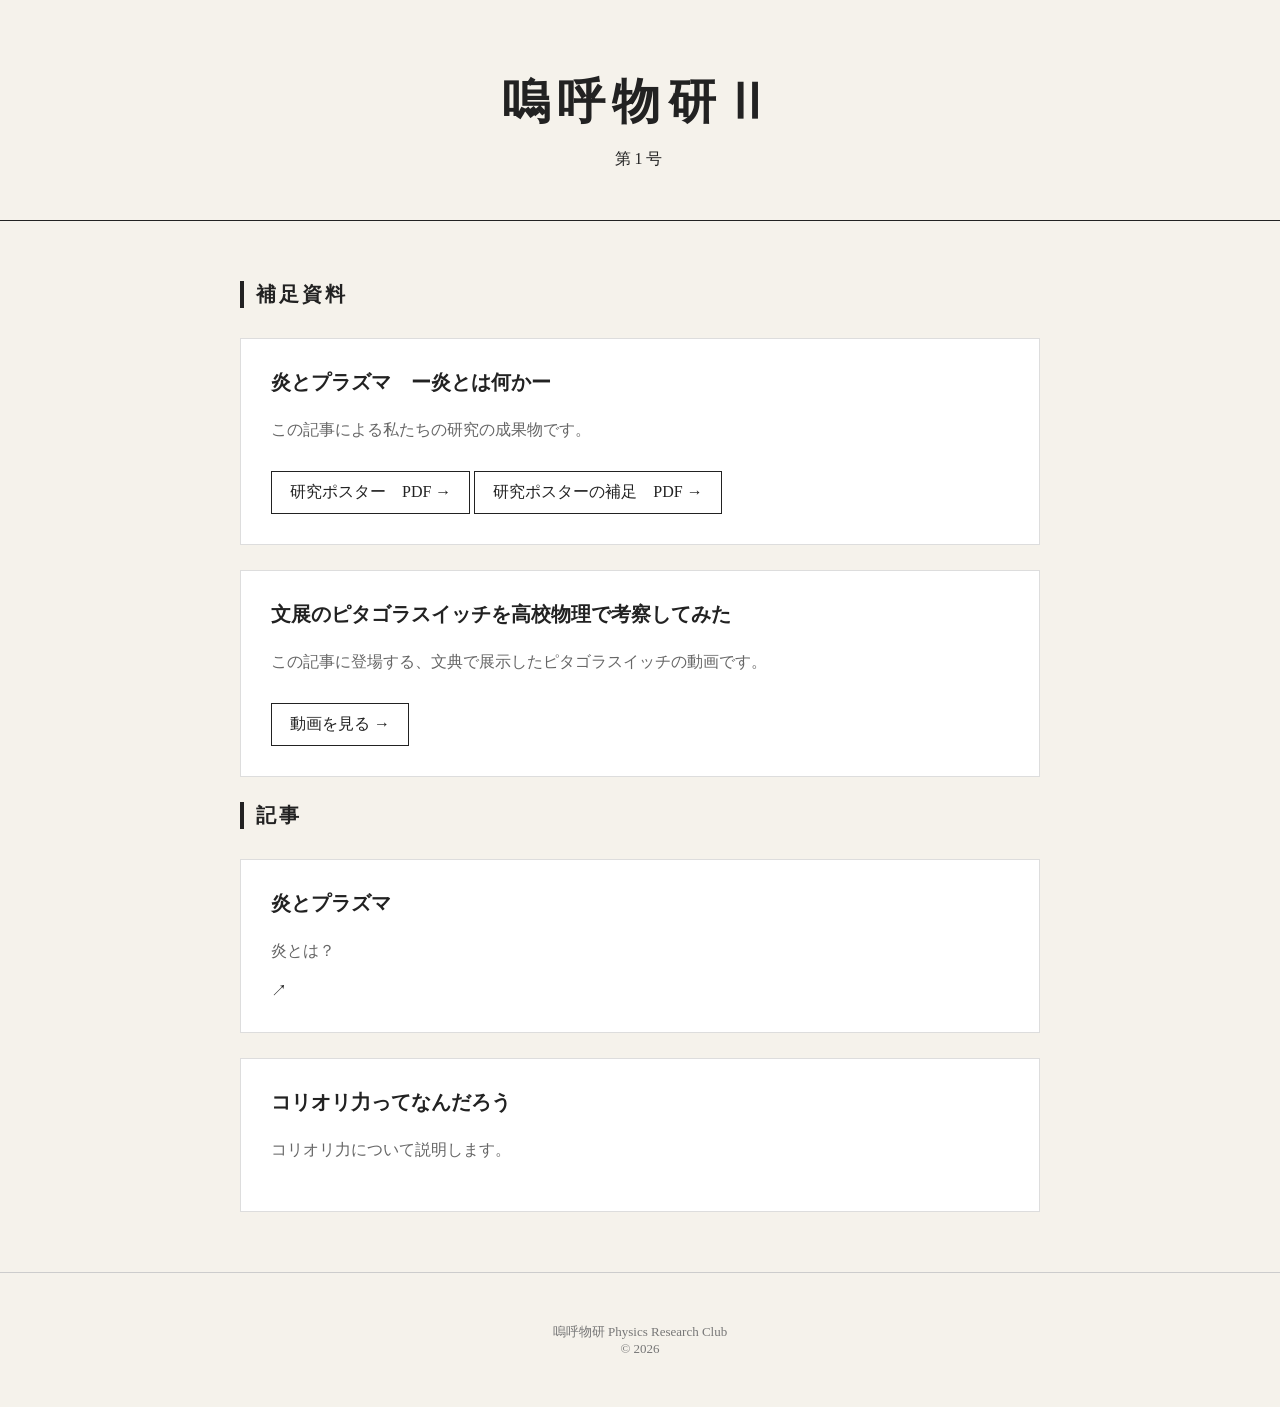
==== index.html @ d99ba4b3 "Update index.html" ====
<!DOCTYPE html>
<html lang="ja">

<head>
    <meta charset="UTF-8">
    <meta name="viewport" content="width=device-width, initial-scale=1.0">
    <link rel="stylesheet" href="style.css">
    
    <title>嗚呼物研Ⅱ</title>
</head>


<body>

<header>
    <h1 class="title">嗚呼物研Ⅱ</h1>
    <div class="subtitle">第1号</div>
</header>


<main>

    <h2>補足資料</h2>

    <div class="card">
        <h3>炎とプラズマ　ー炎とは何かー</h3>

        <p>
            この記事による私たちの研究の成果物です。
        </p>

        <a class="button" href="SSF_poster.pdf">
            研究ポスター　PDF →
        </a>

        <a class="button" href="SSF 補足資料 1,2,3&4.pdf">
            研究ポスターの補足　PDF →
        </a>
    </div>

    <div class="card">
        <h3>文展のピタゴラスイッチを高校物理で考察してみた</h3>

        <p>
            この記事に登場する、文典で展示したピタゴラスイッチの動画です。
        </p>

        <a class="button" href="2026_Pj0fh6mm.mp4">
            動画を見る →
        </a>
    </div>

    
    <h2>記事</h2>
    

    <a href="炎とプラズマ.html" class="card-link">
        <div class="card">
            <h3>炎とプラズマ</h3>
            
            <p>
                炎とは？
            </p>
            <span class="arrow">↗</span>
        </div>
    </a>
    
    <a href="コリオリ力ってなんだろう.html" class="card-link">
        <div class="card">
            <h3>コリオリ力ってなんだろう</h3>
            <p>
                コリオリ力について説明します。
            </p>
        </div>
    </a>

</main>


<footer>
    嗚呼物研 Physics Research Club<br>
    © 2026
</footer>

</body>

</html>
---- style.css ----
body {
    margin: 0;
    background: #f5f2eb;
    color: #222;
    font-family: "Hiragino Mincho ProN", "Yu Mincho", serif;
}

header {
    text-align: center;
    padding: 70px 20px 50px;
    border-bottom: 1px solid #222;
}

.title {
    font-size: 48px;
    letter-spacing: 0.15em;
    margin: 0;
}

.subtitle {
    margin-top: 15px;
    font-size: 16px;
    letter-spacing: 0.2em;
}

main {
    max-width: 800px;
    margin: 60px auto;
    padding: 0 20px;
}

h2 {
    font-size: 20px;
    letter-spacing: 0.15em;
    border-left: 4px solid #222;
    padding-left: 12px;
    margin-bottom: 30px;
}

.card {
    background: #fff;
    padding: 28px;
    margin-bottom: 20px;
    border: 1px solid #ddd;
    transition: 0.2s;
}

.card:hover {
    transform: translateY(-3px);
    box-shadow: 0 8px 20px rgba(0,0,0,0.08);
}

.card h3 {
    margin-top: 0;
    font-size: 20px;
}

.card p {
    color: #666;
    line-height: 1.8;
}

.button {
    display: inline-block;
    margin-top: 10px;
    padding: 10px 18px;
    border: 1px solid #222;
    color: #222;
    text-decoration: none;
    transition: 0.2s;
}

.button:hover {
    background: #222;
    color: #fff;
}

footer {
    text-align: center;
    padding: 50px 20px;
    border-top: 1px solid #ccc;
    color: #777;
    font-size: 13px;
}



.card-link {
    text-decoration: none;
    color: inherit;
    display: block;
}

.card {
    background: white;
    padding: 30px;
    margin-bottom: 25px;
    border: 1px solid #ddd;
    transition: 0.2s;
}

.card-link:hover .card {
    transform: translateY(-4px);
    box-shadow: 0 10px 30px rgba(0,0,0,0.1);
}







.article-title {
    font-size: 32px;
    line-height: 1.5;
    margin-bottom: 15px;
}

.article-meta {
    color: #777;
    font-size: 14px;
    margin-bottom: 50px;
}

.article {
    background: #fff;
    padding: 45px;
    border: 1px solid #ddd;
}

.article h2 {
    font-size: 23px;
    letter-spacing: 0.08em;
    border-left: 4px solid #222;
    padding-left: 12px;
    margin-top: 45px;
    margin-bottom: 25px;
}

.article h3 {
    font-size: 19px;
    margin-top: 35px;
}

.article p {
    font-family: "Hiragino Mincho ProN", "Yu Mincho", serif;
    font-size: 16px;
    line-height: 2.1;
    margin: 0 0 1.5em;
}

.article img {
    display: block;
    max-width: 100%;
    height: auto;
    margin: 35px auto;
}

.caption {
    text-align: center;
    color: #777;
    font-size: 13px;
    margin-top: -25px;
    margin-bottom: 35px;
}

.supplement {
    margin-top: 50px;
    padding: 25px;
    background: #fffdf7;
    border: 1px solid #ddd;
}

.supplement h3 {
    margin-top: 0;
}

.back {
    display: inline-block;
    margin-top: 35px;
    color: #555;
    text-decoration: none;
    font-size: 14px;
}

.back:hover {
    text-decoration: underline;
}





@media (max-width: 600px) {

    .article-title {
        font-size: 26px;
    }

    .article {
        padding: 25px 20px;
    }

    .article p {
        font-size: 15px;
        line-height: 2;
    }
}
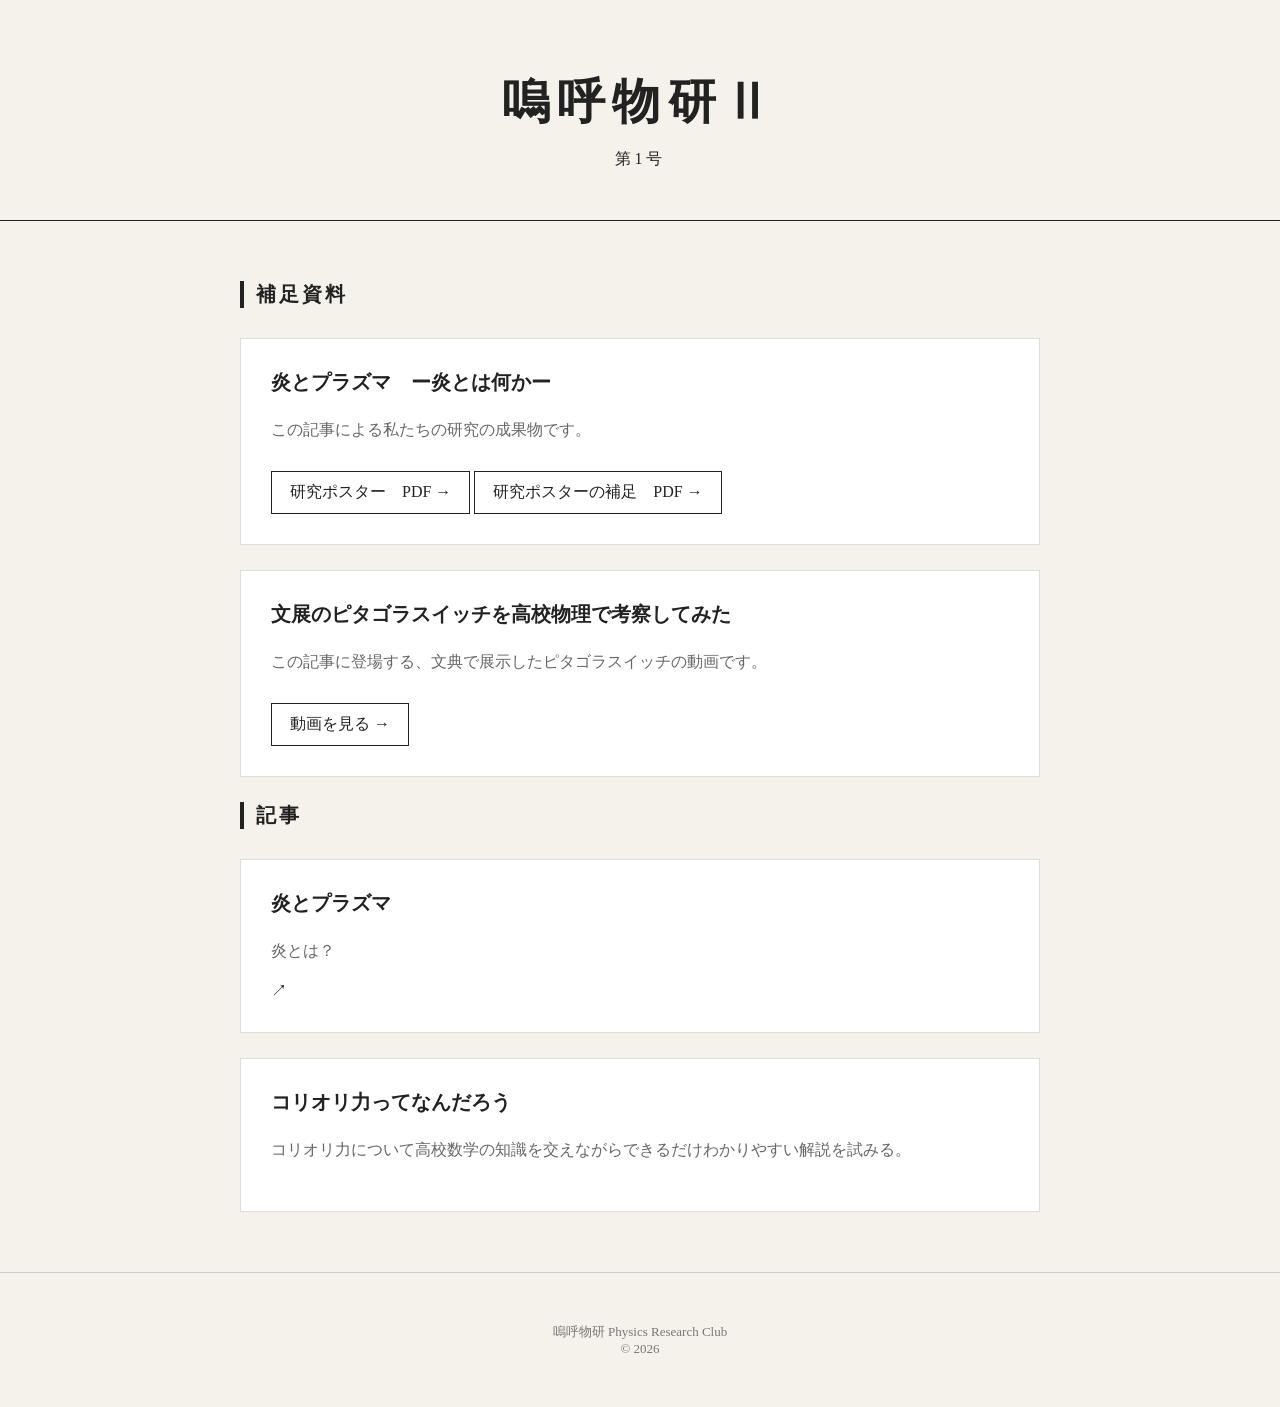
==== commit be31ce43: "Update index.html" ====
--- a/index.html
+++ b/index.html
@@ -69,7 +69,7 @@
         <div class="card">
             <h3>コリオリ力ってなんだろう</h3>
             <p>
-                コリオリ力について説明します。
+                コリオリ力について高校数学の知識を交えながらできるだけわかりやすい解説を試みる。
             </p>
         </div>
     </a>
--- a/style.css
+++ b/style.css
@@ -206,3 +206,26 @@
         line-height: 2;
     }
 }
+
+
+
+
+
+
+html {
+    overflow-x: hidden;
+}
+
+/* 数式がスマホ画面からはみ出さないようにする */
+.equation {
+    max-width: 100%;
+    overflow-x: auto;
+    overflow-y: hidden;
+}
+
+/* スマホでは数式が少し小さくなります */
+@media (max-width: 600px) {
+    .equation {
+        font-size: 0.9em;
+    }
+}
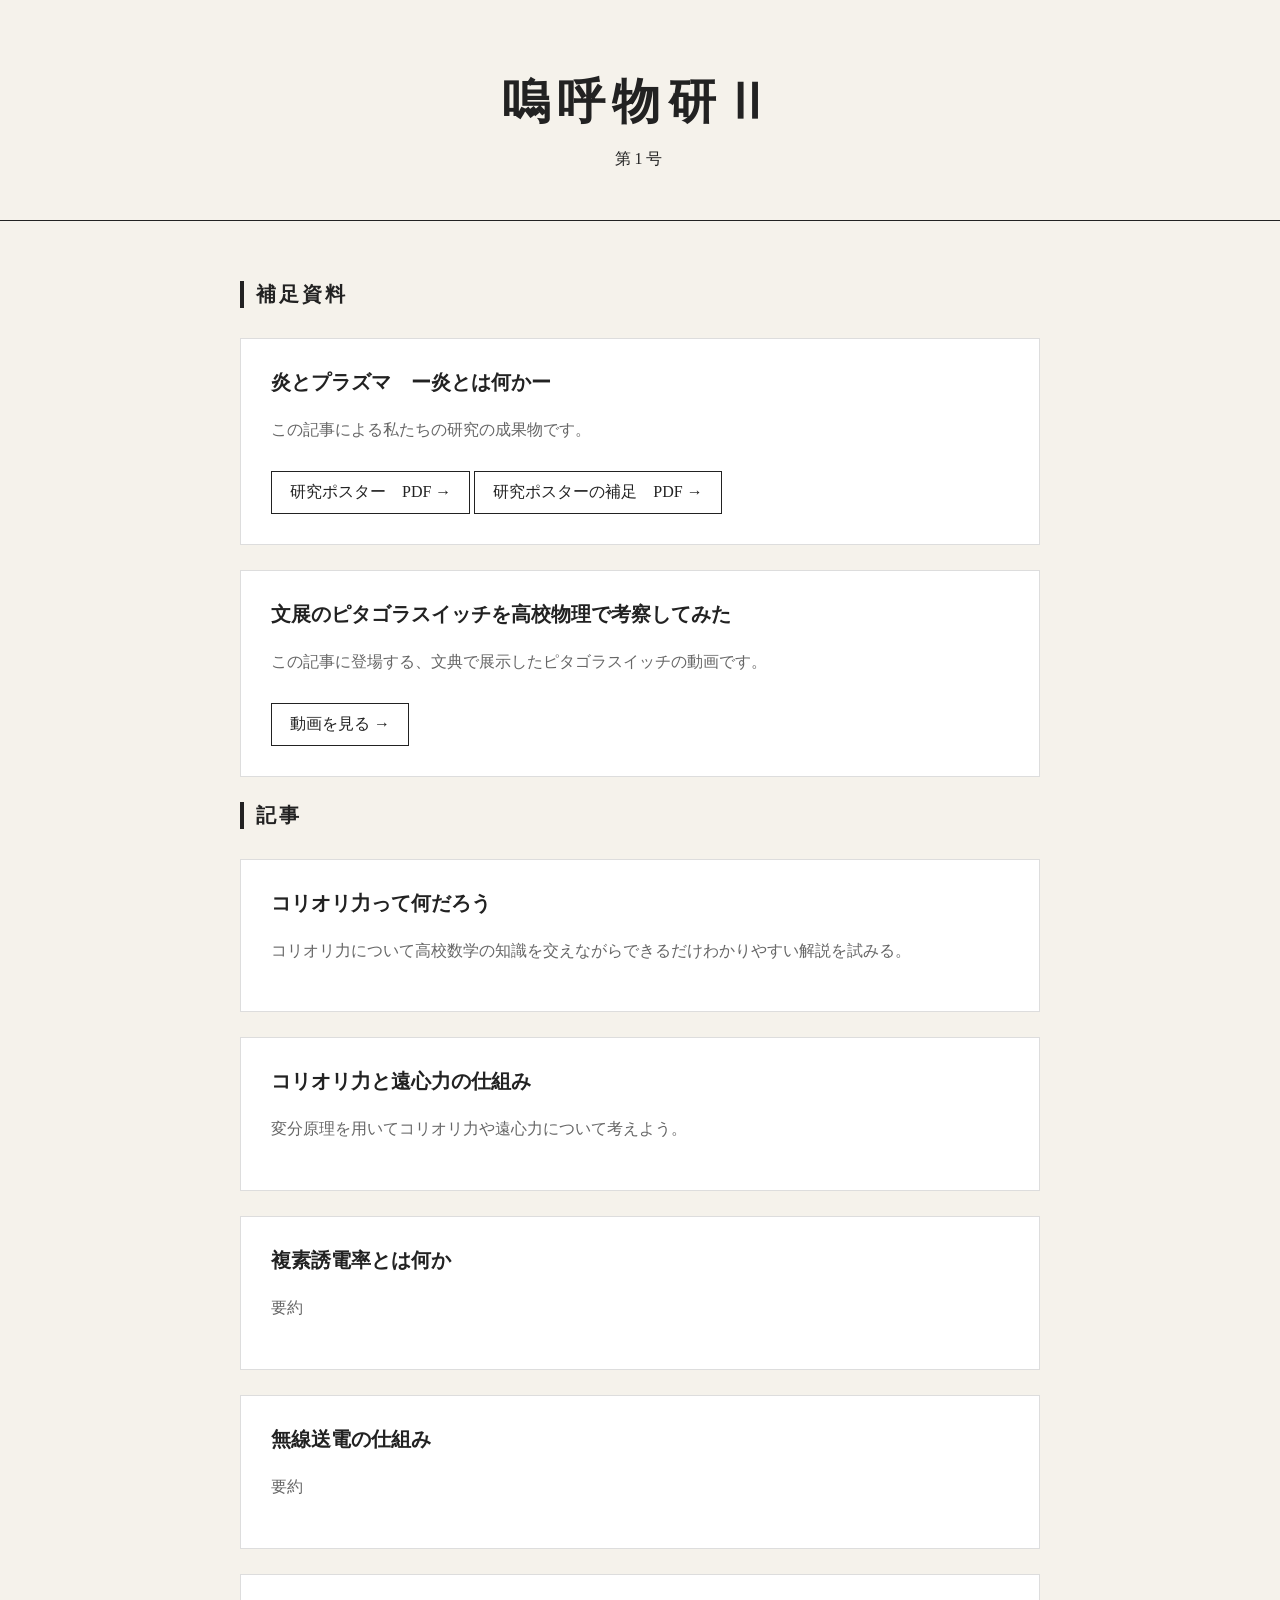
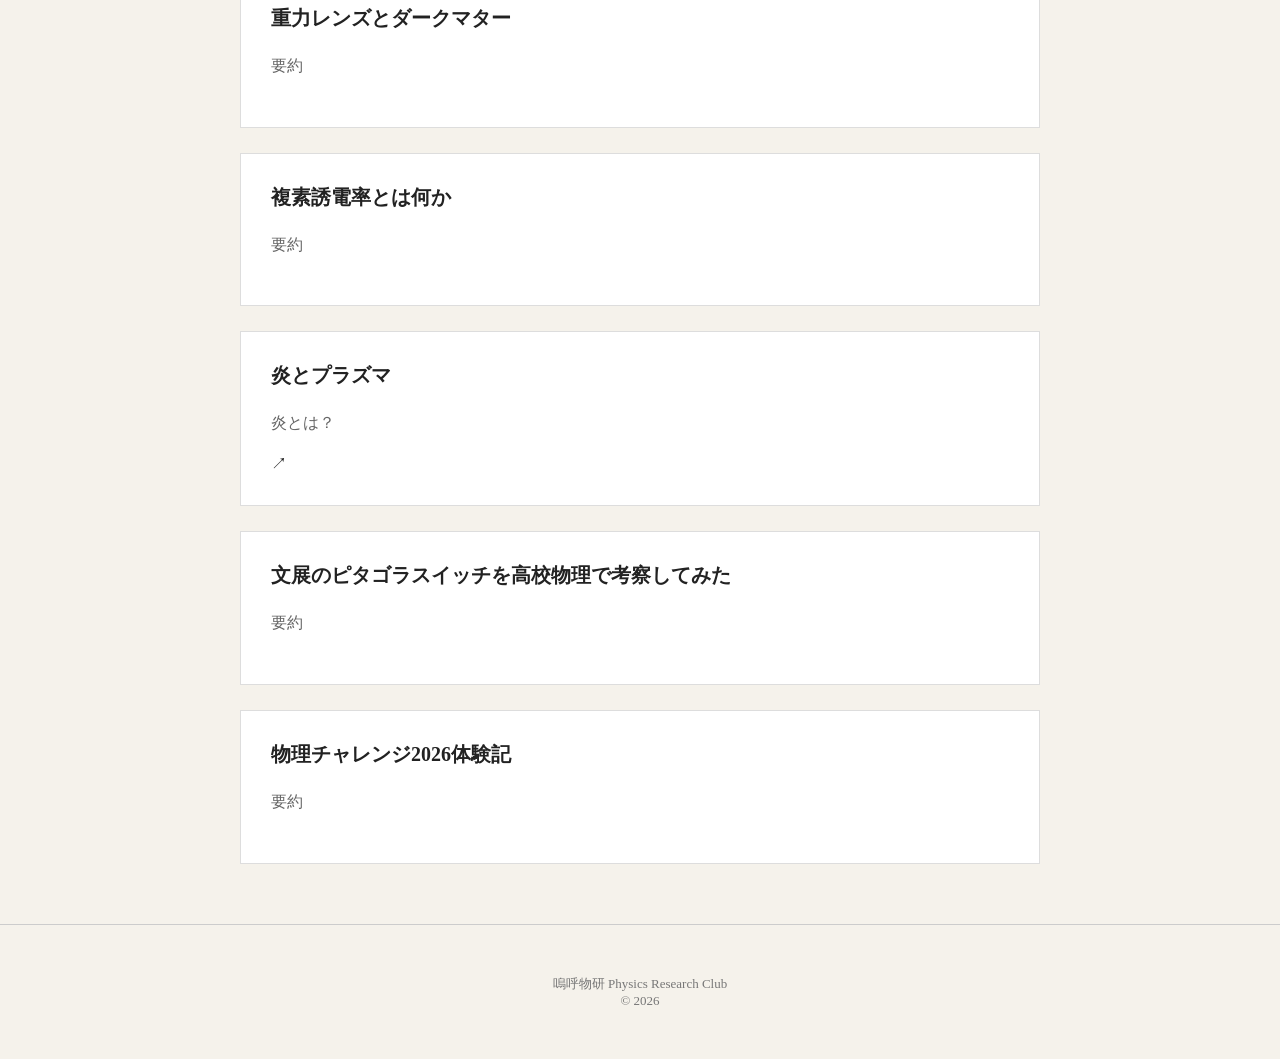
==== commit 832294da: "Update index.html" ====
--- a/index.html
+++ b/index.html
@@ -53,6 +53,59 @@
     
     <h2>記事</h2>
     
+    <a href="コリオリ力ってなんだろう.html" class="card-link">
+        <div class="card">
+            <h3>コリオリ力って何だろう</h3>
+            <p>
+                コリオリ力について高校数学の知識を交えながらできるだけわかりやすい解説を試みる。
+            </p>
+        </div>
+    </a>
+
+     <a href="コリオリ力と遠心力の仕組み.html" class="card-link">
+        <div class="card">
+            <h3>コリオリ力と遠心力の仕組み</h3>
+            <p>
+                変分原理を用いてコリオリ力や遠心力について考えよう。
+            </p>
+        </div>
+    </a>
+        
+    <a href="複素誘電率とは何か.html" class="card-link">
+        <div class="card">
+            <h3>複素誘電率とは何か</h3>
+            <p>
+                要約
+            </p>
+        </div>
+    </a>
+     
+    <a href="無線送電の仕組み.html" class="card-link">
+        <div class="card">
+            <h3>無線送電の仕組み</h3>
+            <p>
+                要約
+            </p>
+        </div>
+    </a>
+            
+    <a href="重力レンズとダークマター.html" class="card-link">
+        <div class="card">
+            <h3>重力レンズとダークマター</h3>
+            <p>
+                要約
+            </p>
+        </div>
+    </a>
+            
+    <a href="複素誘電率とは何か.html" class="card-link">
+        <div class="card">
+            <h3>複素誘電率とは何か</h3>
+            <p>
+                要約
+            </p>
+        </div>
+    </a>
 
     <a href="炎とプラズマ.html" class="card-link">
         <div class="card">
@@ -64,16 +117,26 @@
             <span class="arrow">↗</span>
         </div>
     </a>
-    
-    <a href="コリオリ力ってなんだろう.html" class="card-link">
+                
+    <a href="文展のピタゴラスイッチを高校物理で考察してみた.html" class="card-link">
         <div class="card">
-            <h3>コリオリ力ってなんだろう</h3>
+            <h3>文展のピタゴラスイッチを高校物理で考察してみた</h3>
             <p>
-                コリオリ力について高校数学の知識を交えながらできるだけわかりやすい解説を試みる。
+                要約
             </p>
         </div>
     </a>
 
+    <a href="物理チャレンジ2026体験記.html" class="card-link">
+        <div class="card">
+            <h3>物理チャレンジ2026体験記</h3>
+            <p>
+                要約
+            </p>
+        </div>
+    </a>
+    
+    
 </main>
 
 
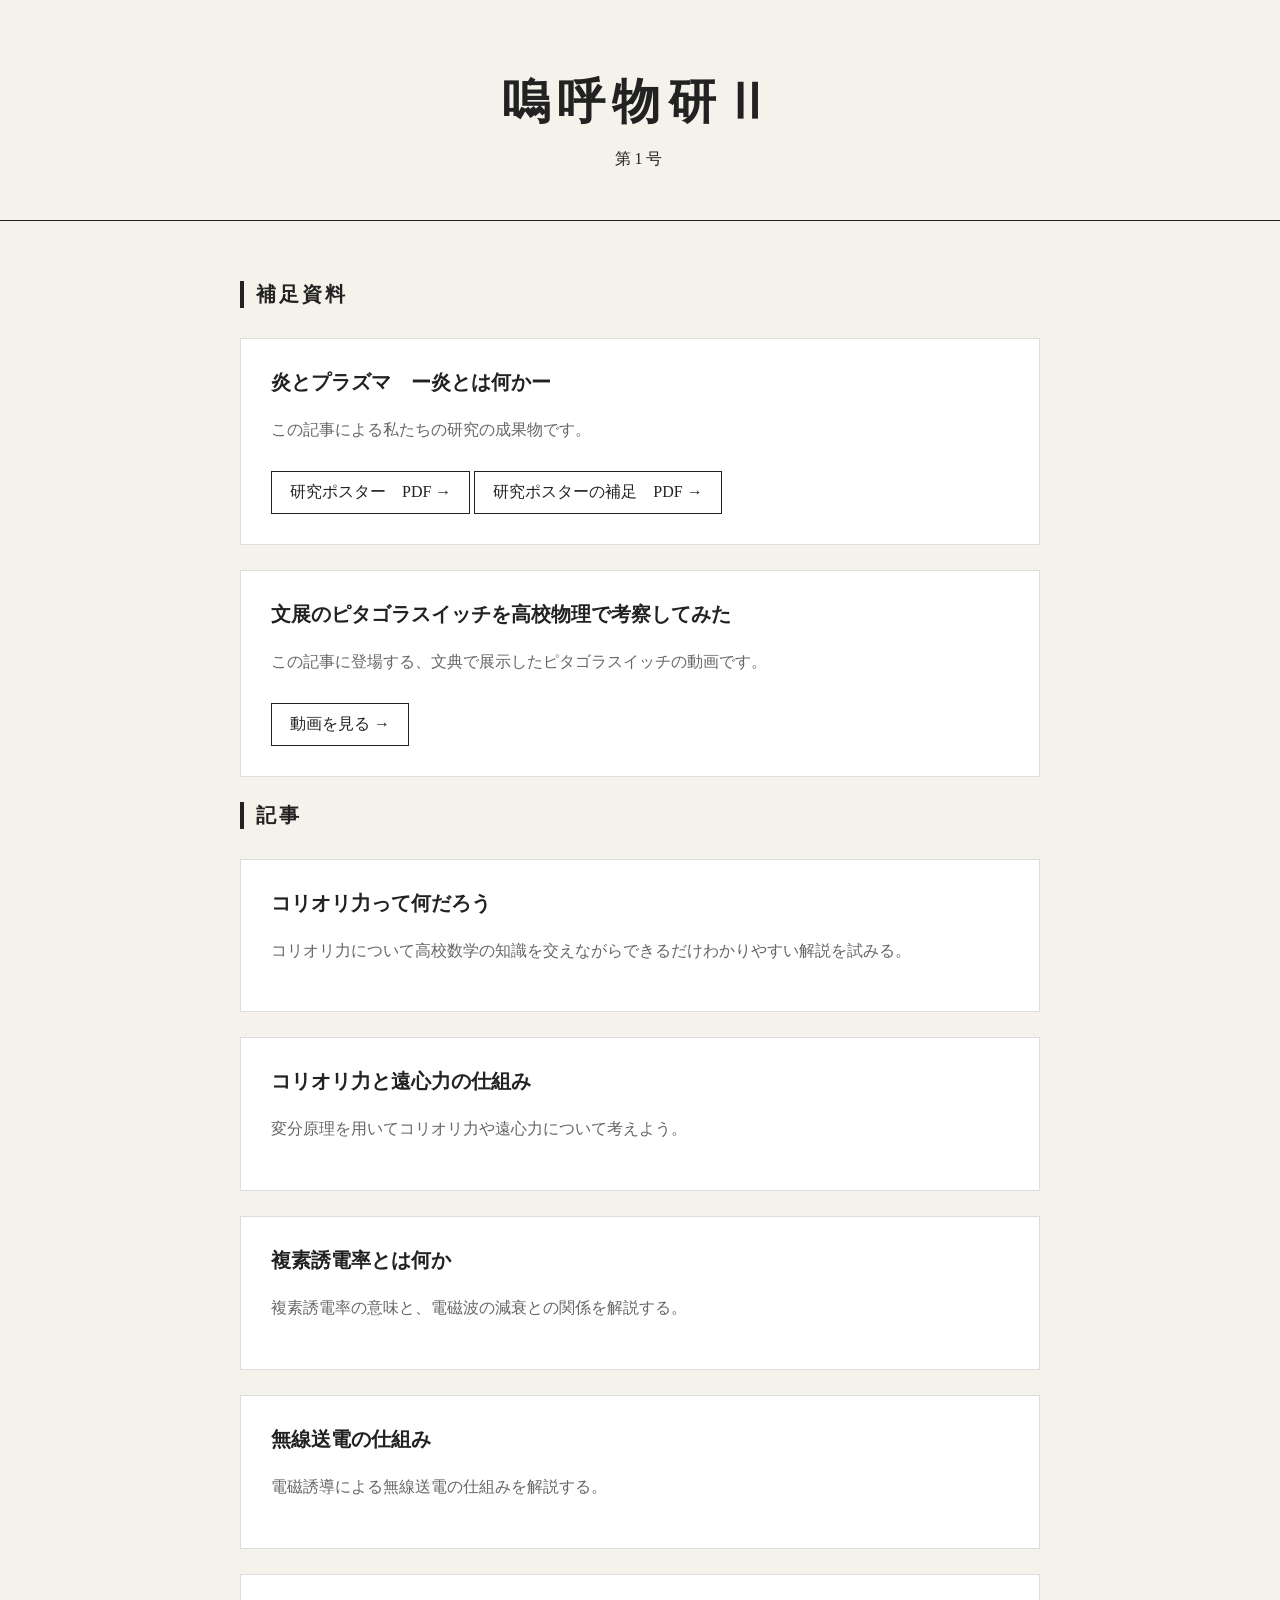
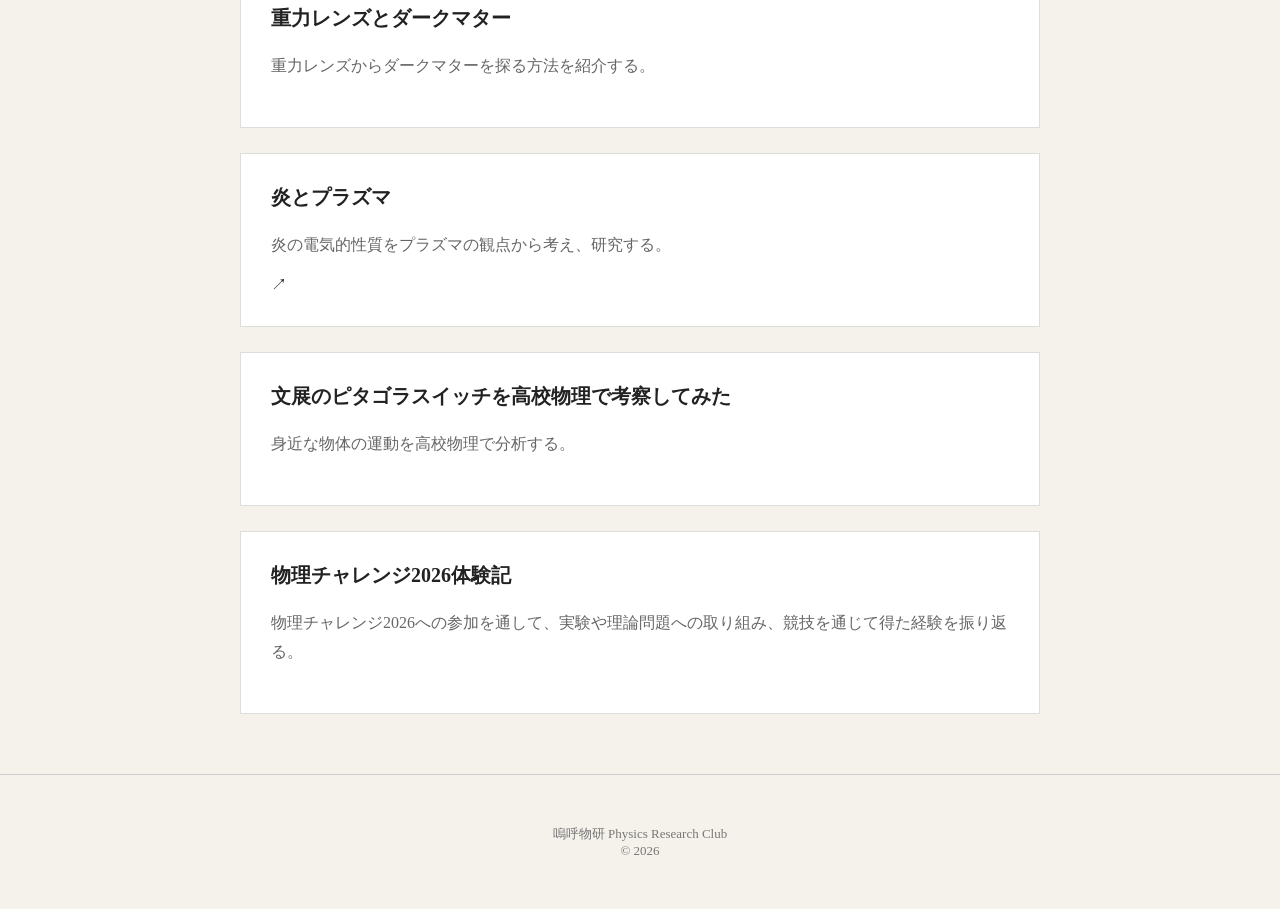
==== commit 3c1d7861: "Update index.html" ====
--- a/index.html
+++ b/index.html
@@ -75,7 +75,7 @@
         <div class="card">
             <h3>複素誘電率とは何か</h3>
             <p>
-                要約
+                複素誘電率の意味と、電磁波の減衰との関係を解説する。
             </p>
         </div>
     </a>
@@ -84,7 +84,7 @@
         <div class="card">
             <h3>無線送電の仕組み</h3>
             <p>
-                要約
+                電磁誘導による無線送電の仕組みを解説する。
             </p>
         </div>
     </a>
@@ -93,16 +93,7 @@
         <div class="card">
             <h3>重力レンズとダークマター</h3>
             <p>
-                要約
-            </p>
-        </div>
-    </a>
-            
-    <a href="複素誘電率とは何か.html" class="card-link">
-        <div class="card">
-            <h3>複素誘電率とは何か</h3>
-            <p>
-                要約
+                重力レンズからダークマターを探る方法を紹介する。
             </p>
         </div>
     </a>
@@ -112,7 +103,7 @@
             <h3>炎とプラズマ</h3>
             
             <p>
-                炎とは？
+                炎の電気的性質をプラズマの観点から考え、研究する。
             </p>
             <span class="arrow">↗</span>
         </div>
@@ -122,7 +113,7 @@
         <div class="card">
             <h3>文展のピタゴラスイッチを高校物理で考察してみた</h3>
             <p>
-                要約
+                身近な物体の運動を高校物理で分析する。
             </p>
         </div>
     </a>
@@ -131,7 +122,7 @@
         <div class="card">
             <h3>物理チャレンジ2026体験記</h3>
             <p>
-                要約
+                物理チャレンジ2026への参加を通して、実験や理論問題への取り組み、競技を通じて得た経験を振り返る。
             </p>
         </div>
     </a>
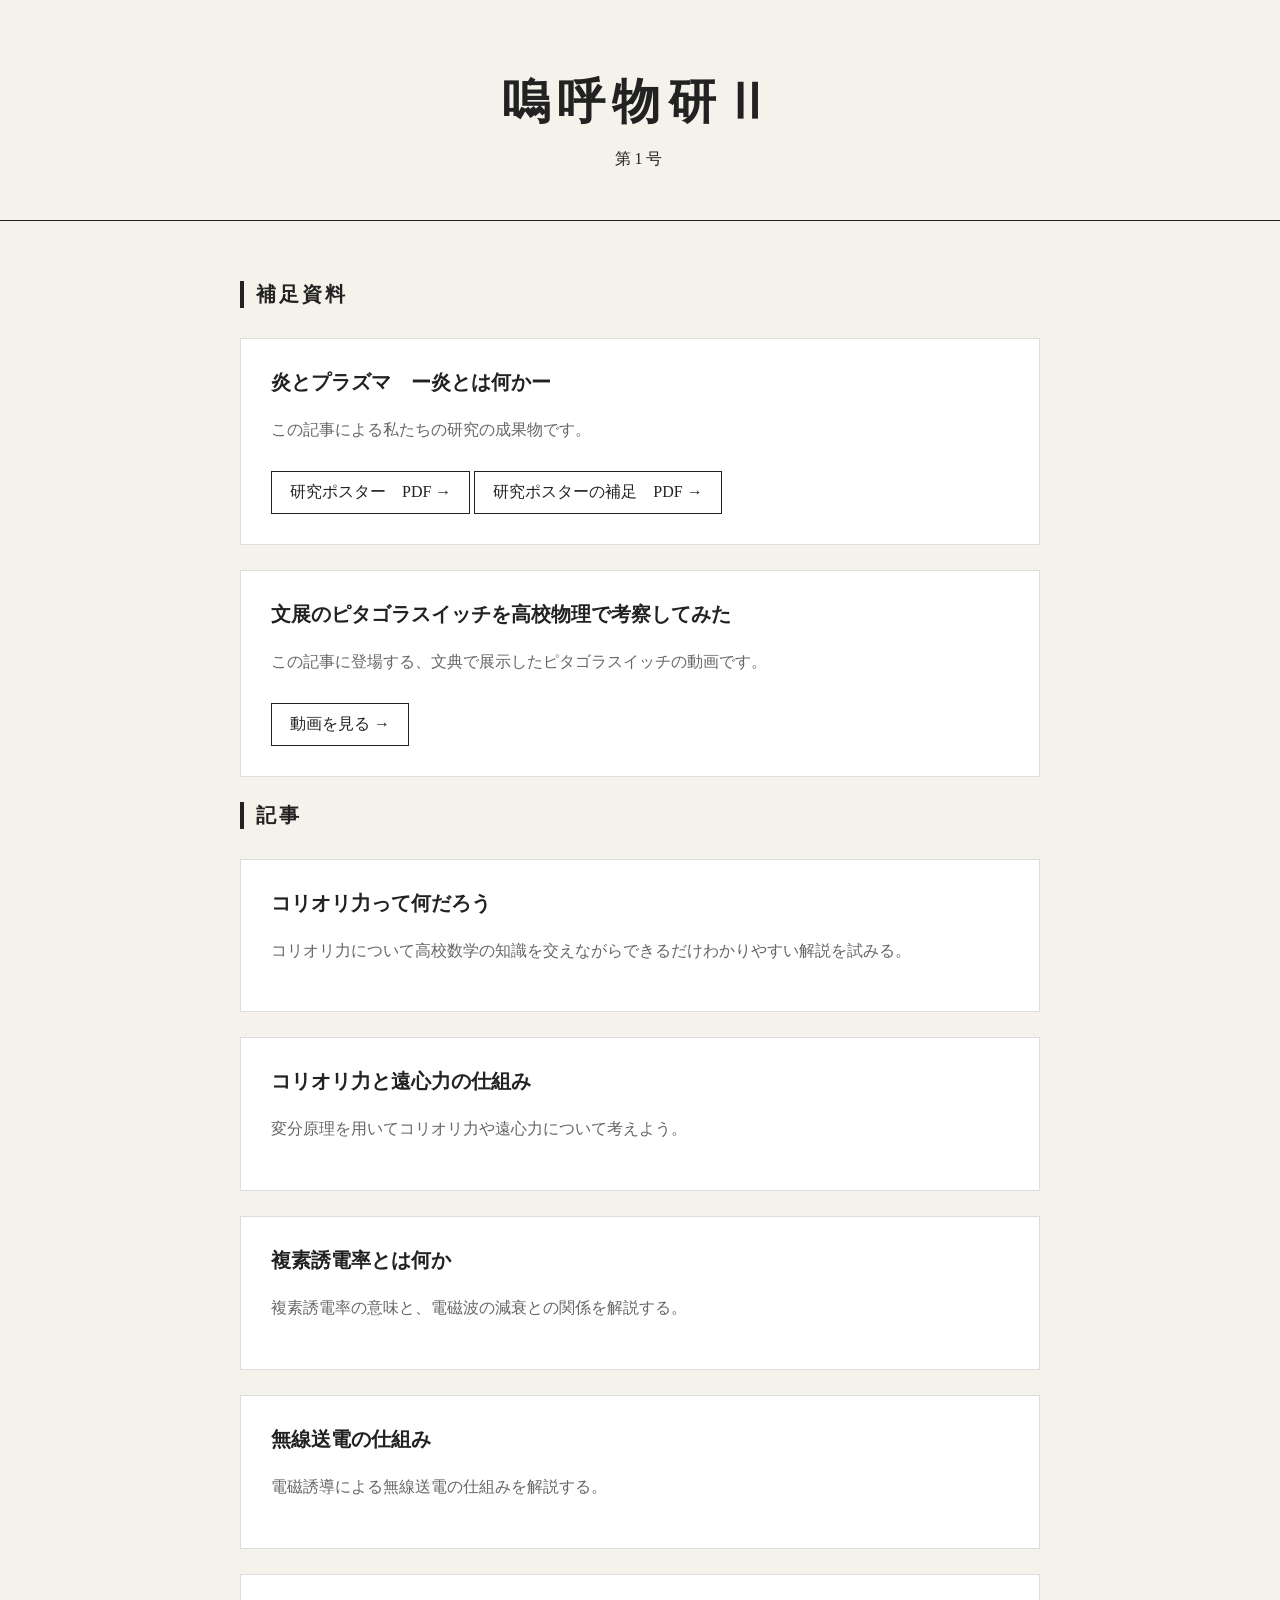
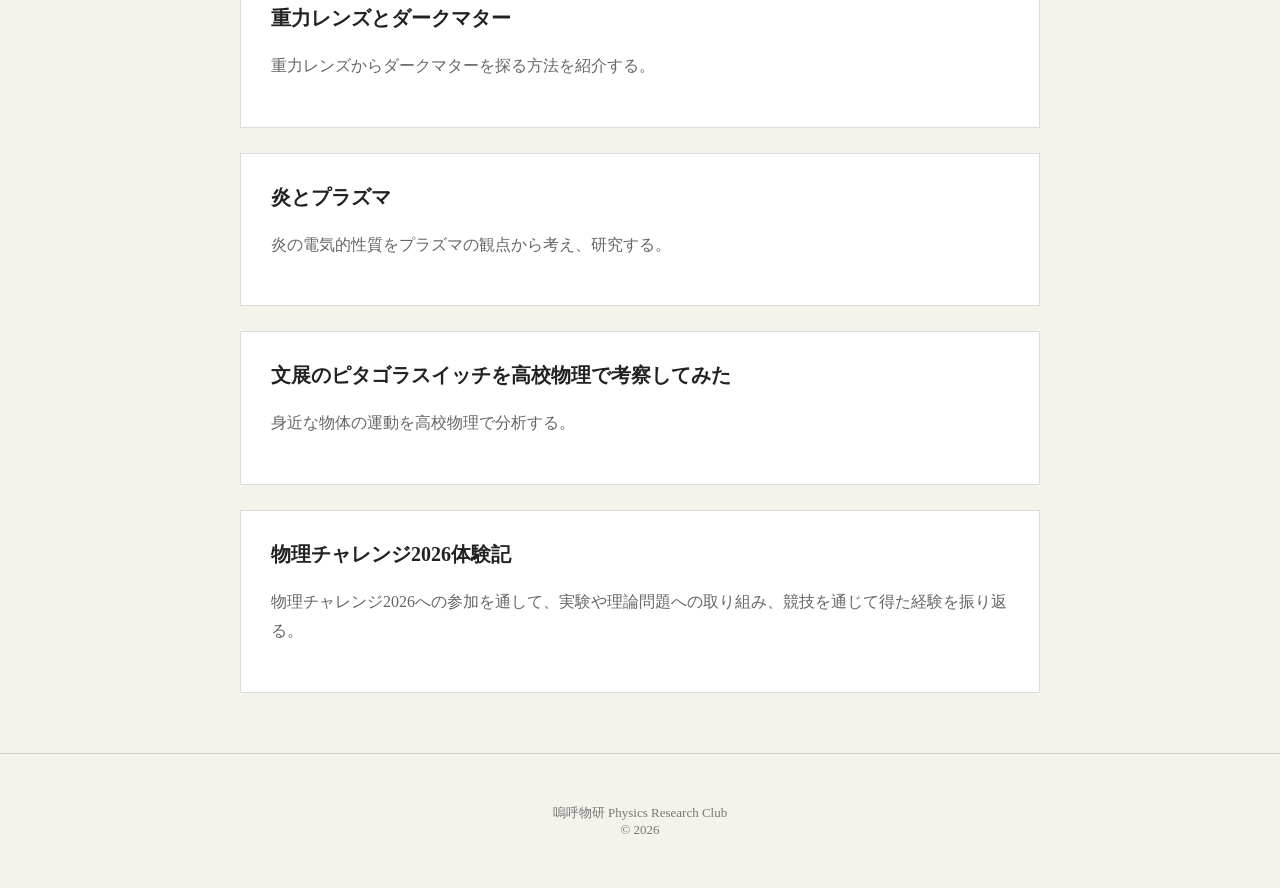
==== commit 63560868: "Update index.html" ====
--- a/index.html
+++ b/index.html
@@ -105,7 +105,6 @@
             <p>
                 炎の電気的性質をプラズマの観点から考え、研究する。
             </p>
-            <span class="arrow">↗</span>
         </div>
     </a>
                 
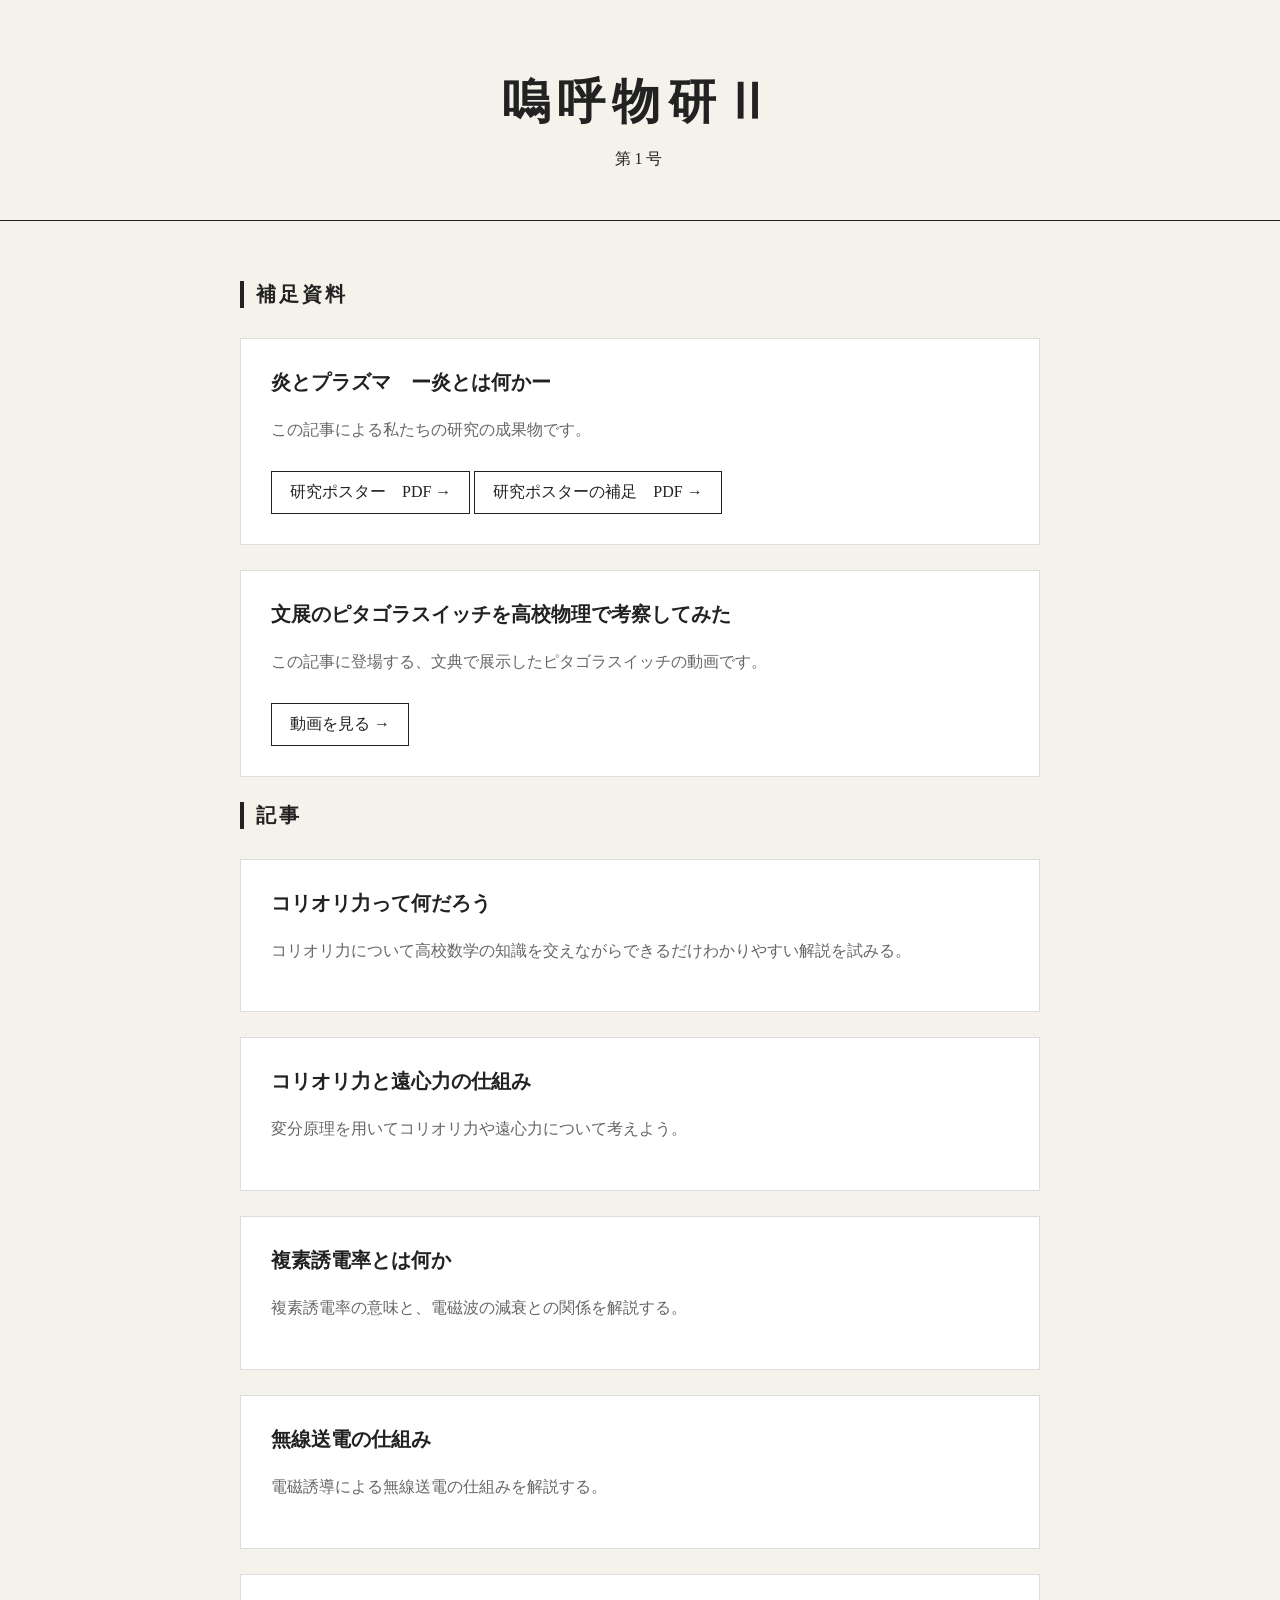
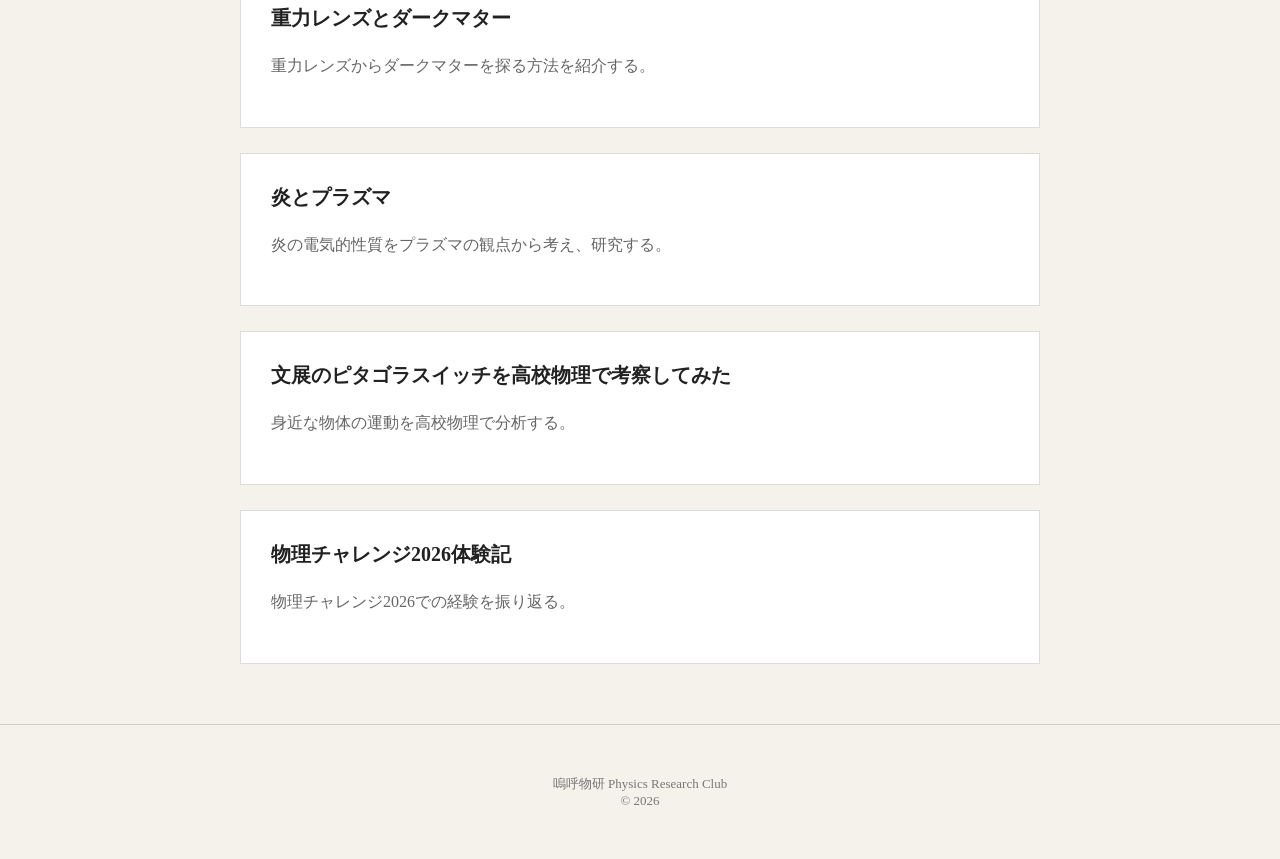
==== commit 041c7a42: "Update index.html" ====
--- a/index.html
+++ b/index.html
@@ -121,7 +121,7 @@
         <div class="card">
             <h3>物理チャレンジ2026体験記</h3>
             <p>
-                物理チャレンジ2026への参加を通して、実験や理論問題への取り組み、競技を通じて得た経験を振り返る。
+                物理チャレンジ2026での経験を振り返る。
             </p>
         </div>
     </a>
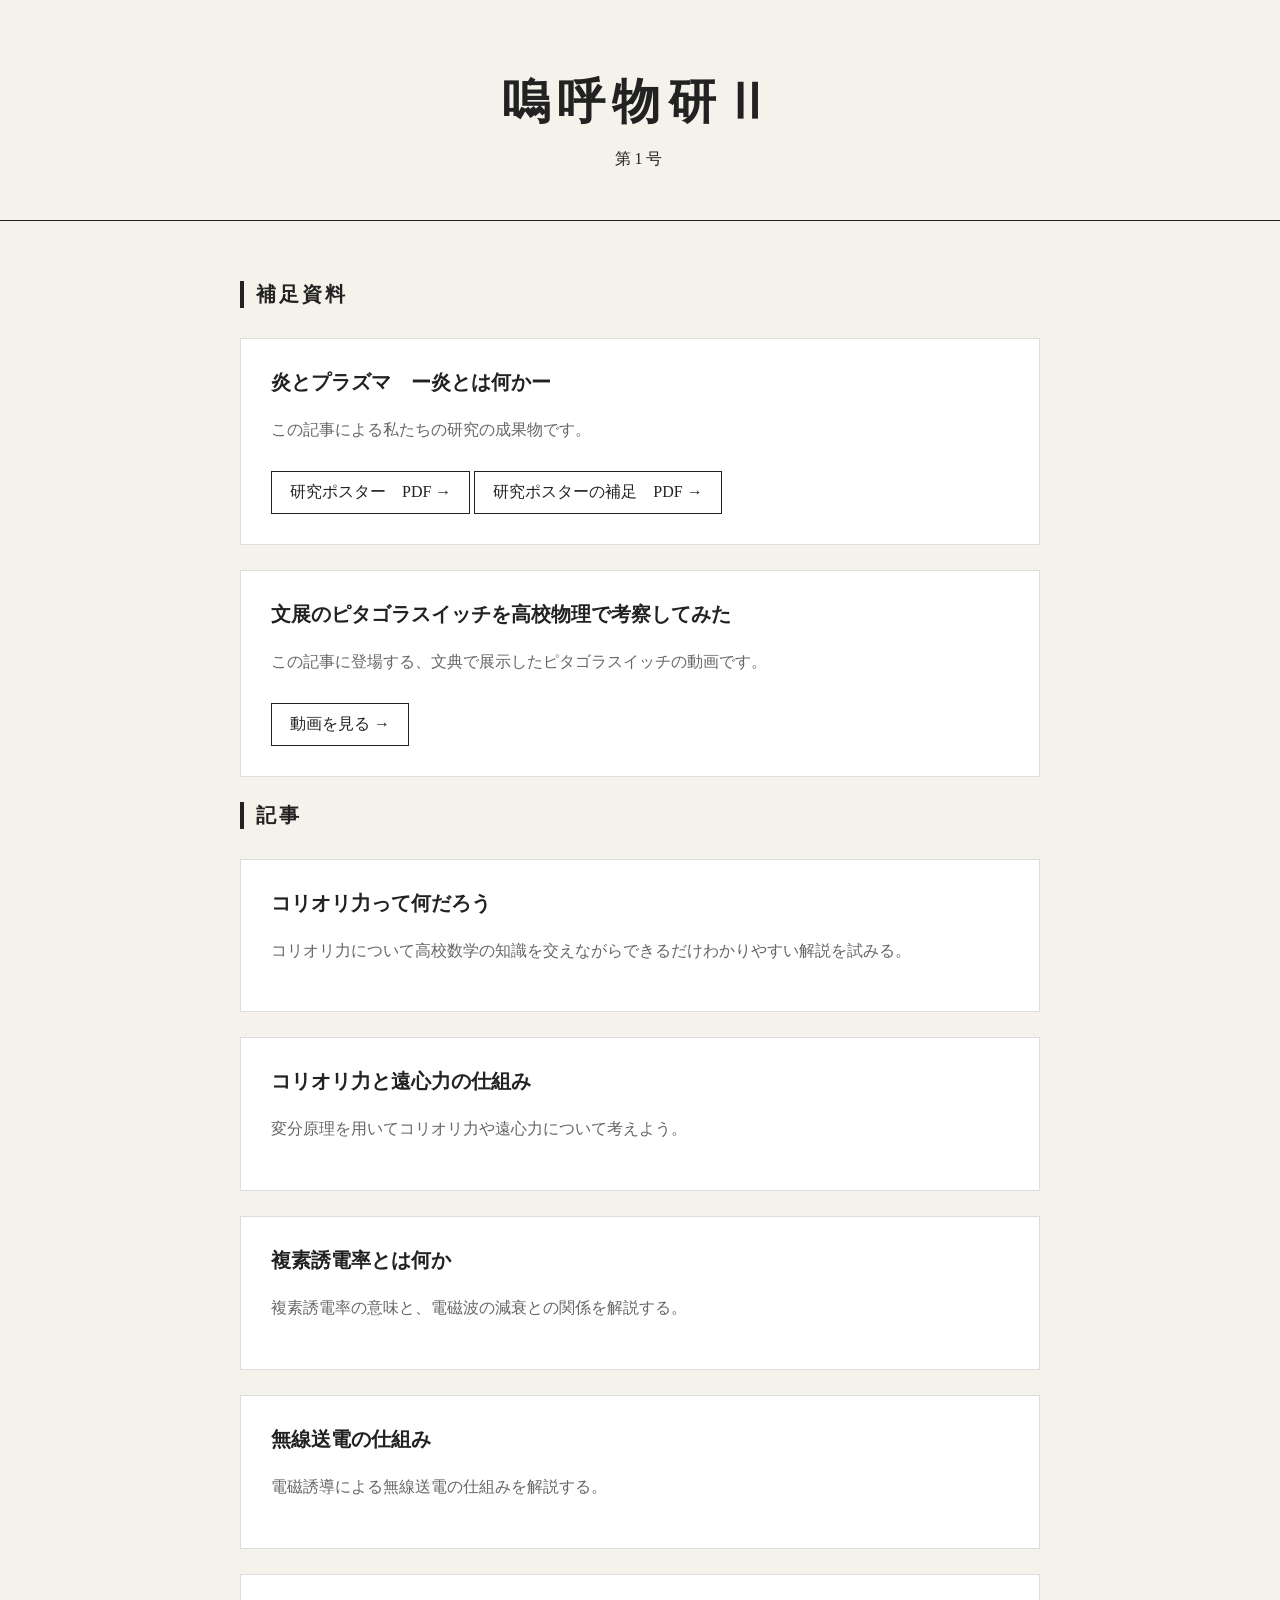
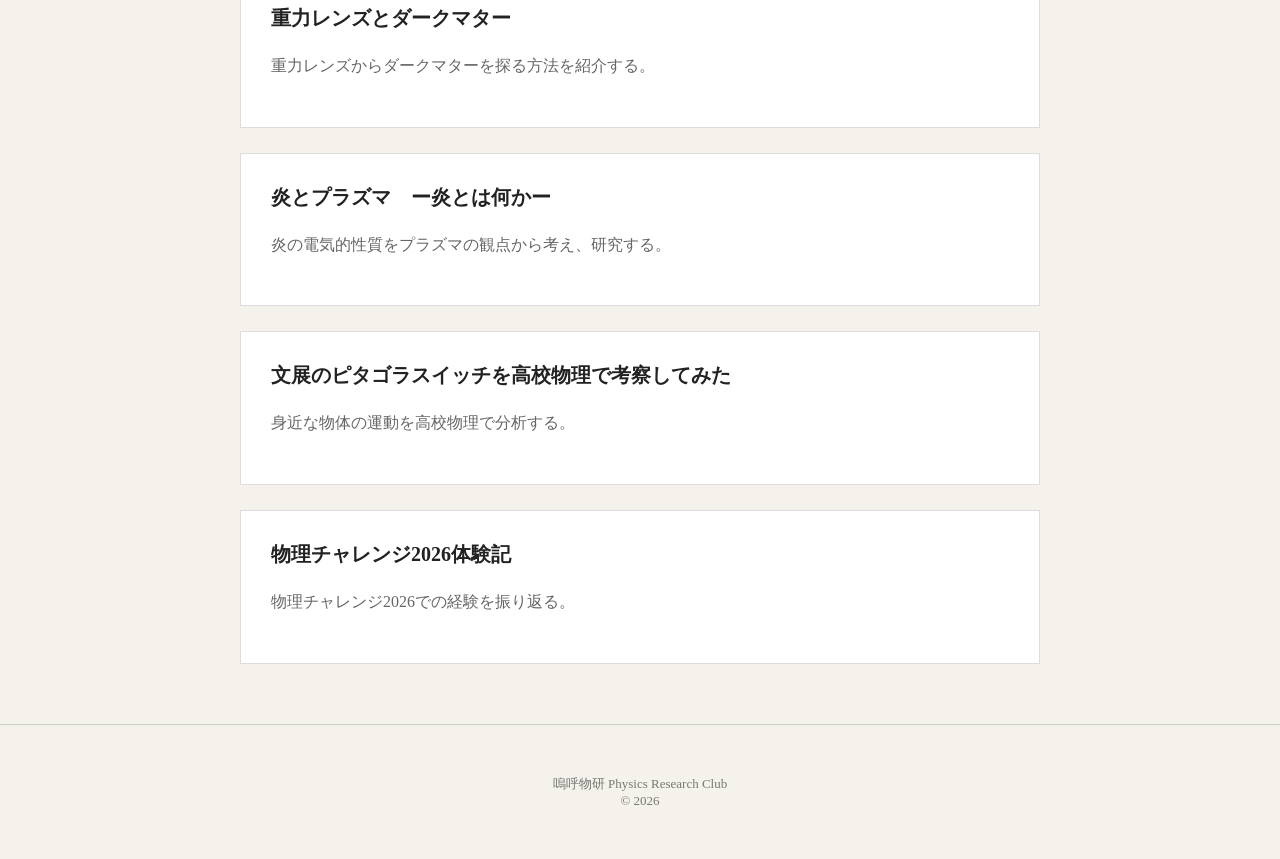
==== commit 2870aa75: "Update index.html" ====
--- a/index.html
+++ b/index.html
@@ -100,7 +100,7 @@
 
     <a href="炎とプラズマ.html" class="card-link">
         <div class="card">
-            <h3>炎とプラズマ</h3>
+            <h3>炎とプラズマ　ー炎とは何かー</h3>
             
             <p>
                 炎の電気的性質をプラズマの観点から考え、研究する。
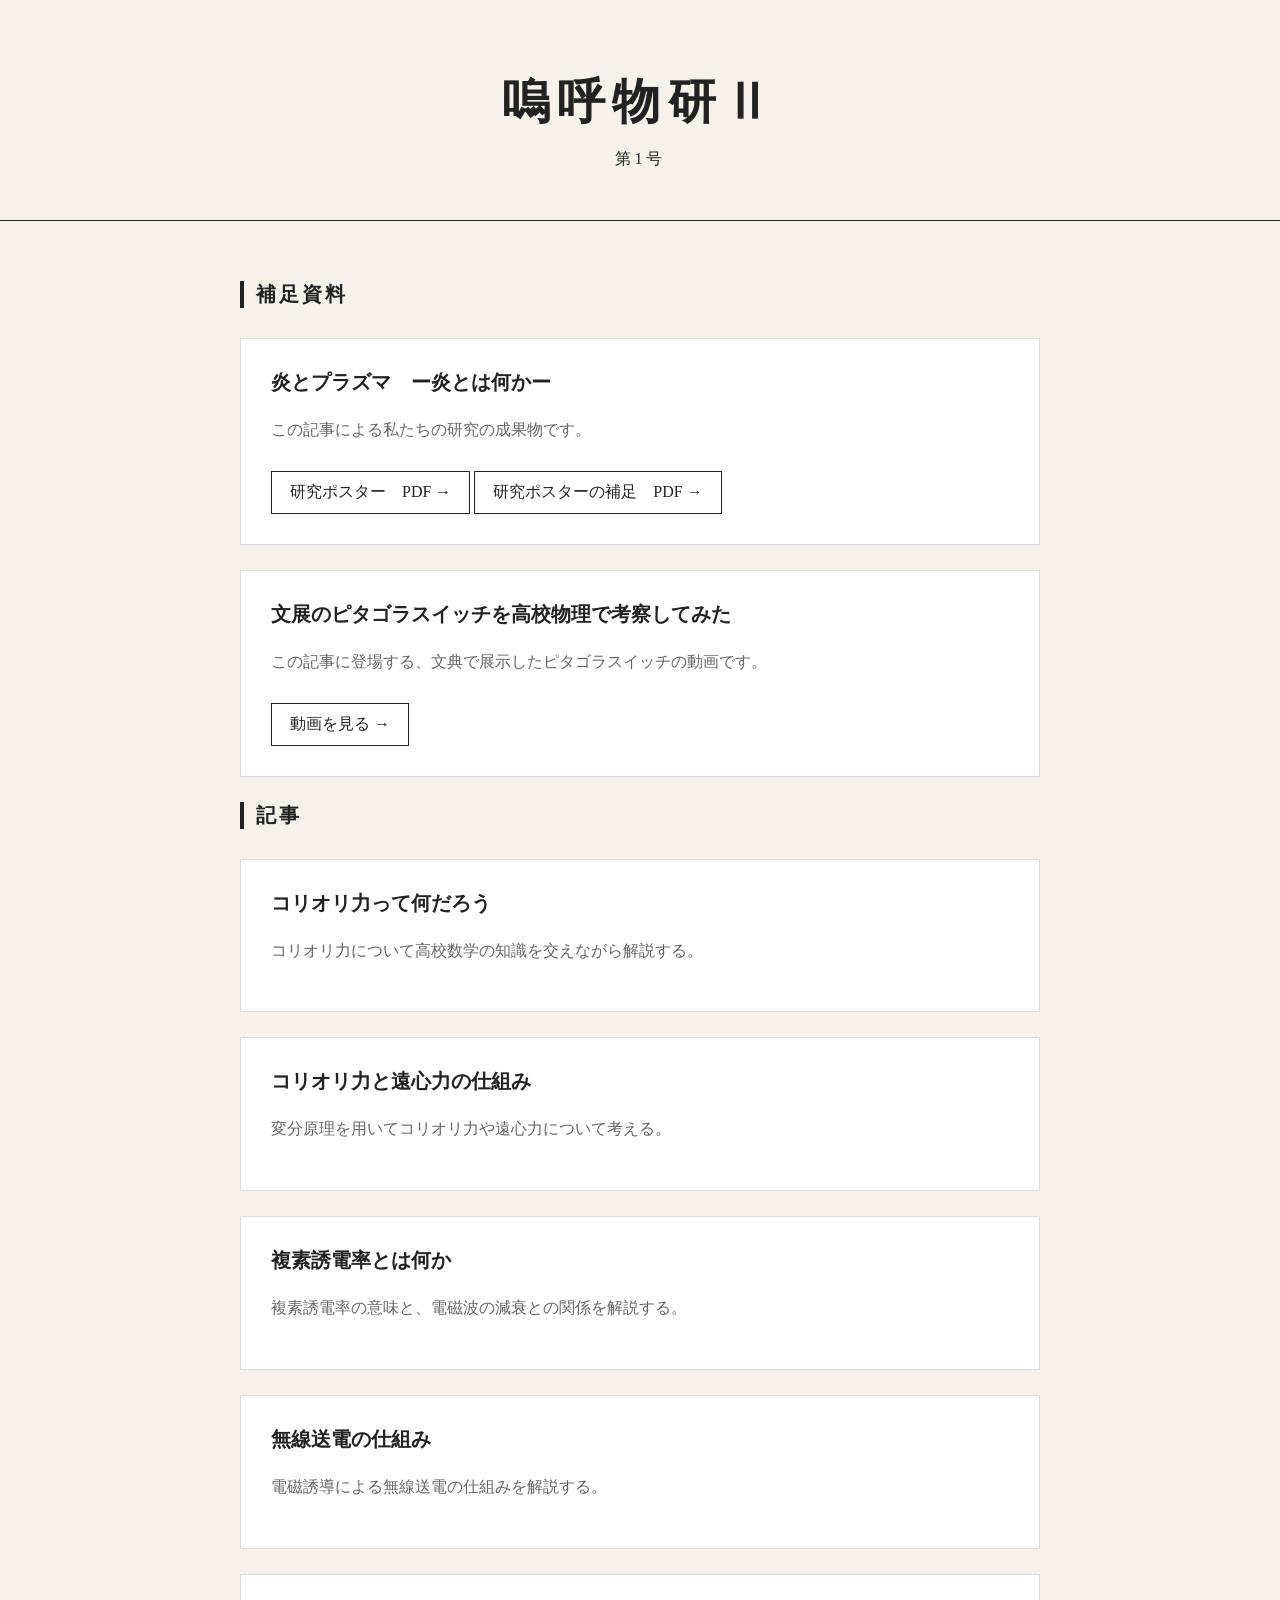
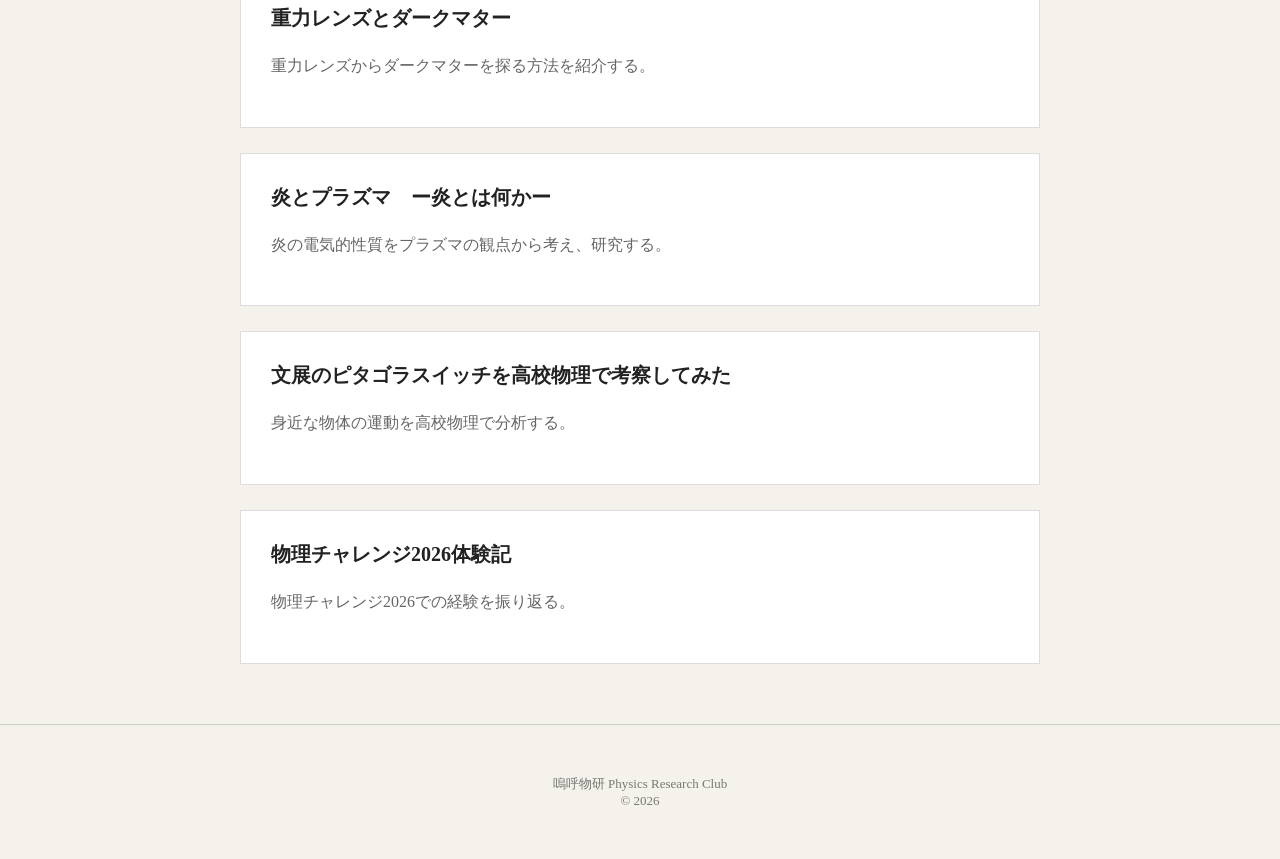
==== commit 94c1c1c2: "Update index.html" ====
--- a/index.html
+++ b/index.html
@@ -57,7 +57,7 @@
         <div class="card">
             <h3>コリオリ力って何だろう</h3>
             <p>
-                コリオリ力について高校数学の知識を交えながらできるだけわかりやすい解説を試みる。
+                コリオリ力について高校数学の知識を交えながら解説する。
             </p>
         </div>
     </a>
@@ -66,7 +66,7 @@
         <div class="card">
             <h3>コリオリ力と遠心力の仕組み</h3>
             <p>
-                変分原理を用いてコリオリ力や遠心力について考えよう。
+                変分原理を用いてコリオリ力や遠心力について考える。
             </p>
         </div>
     </a>
